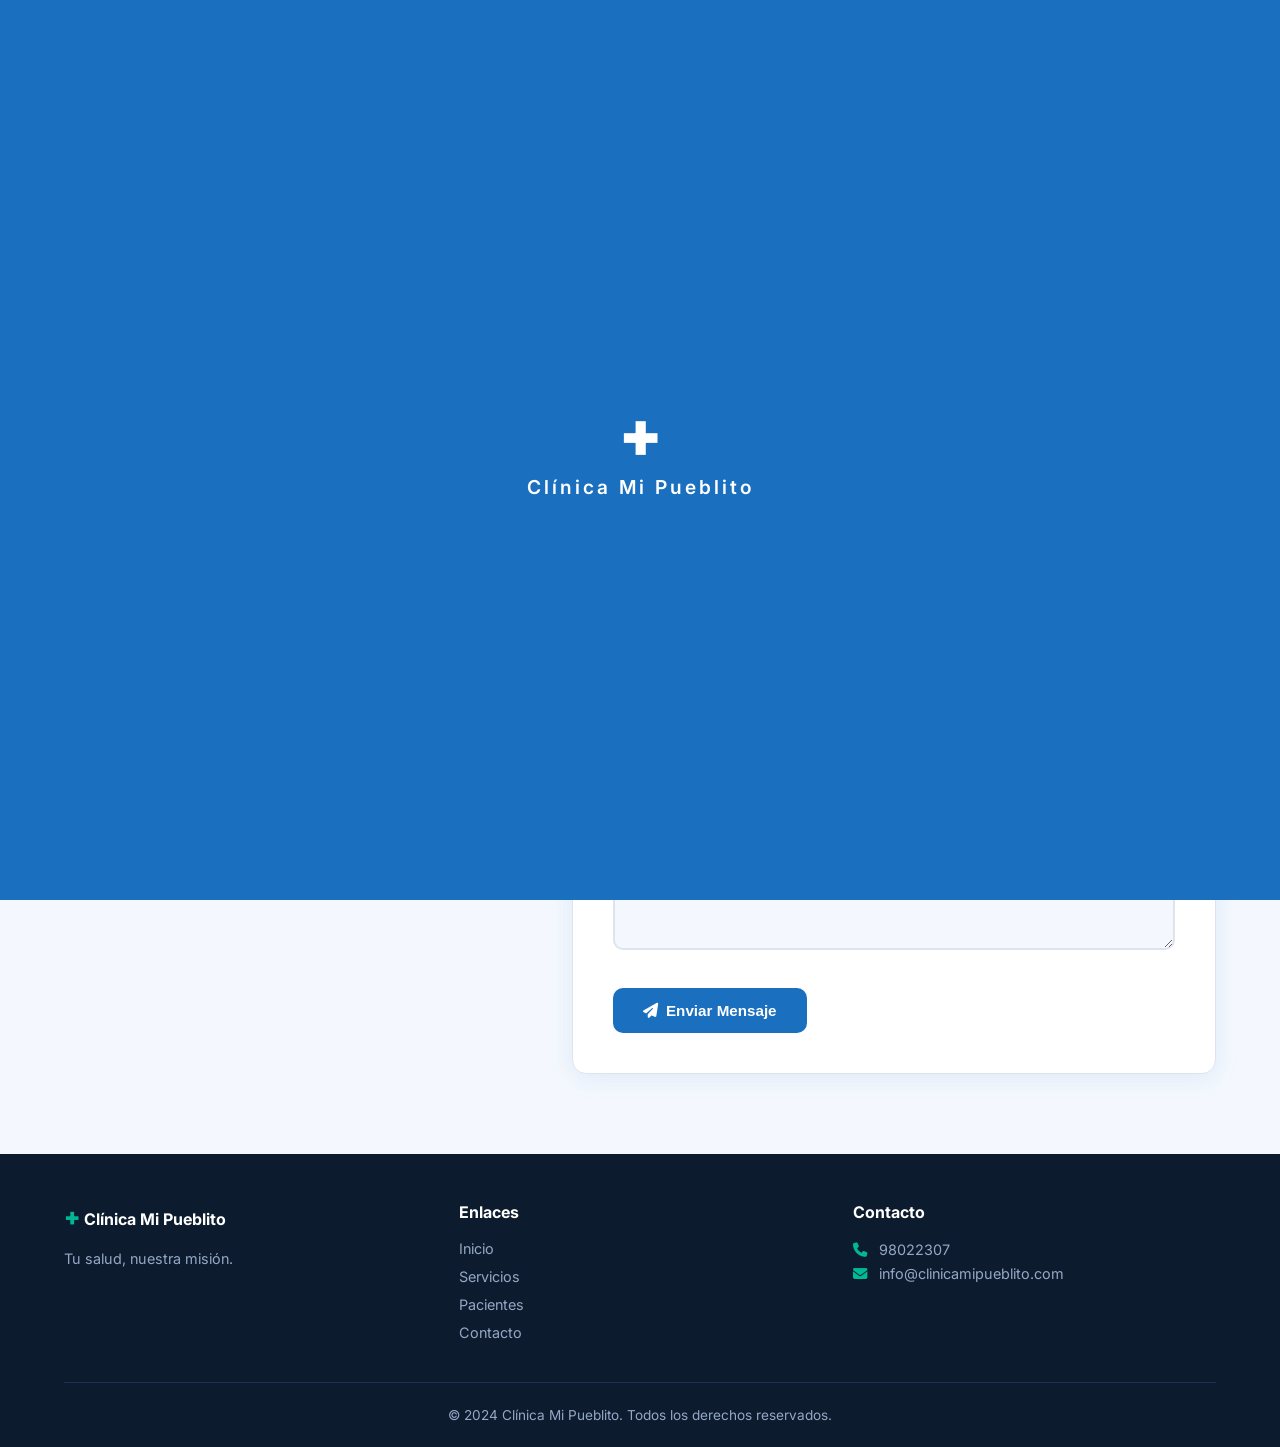
==== contactos.html @ 812c8ab5 "Clinica Mi Pueblito" ====
<!DOCTYPE html>
<html lang="es" data-theme="light">
<head>
  <meta charset="UTF-8"/>
  <meta name="viewport" content="width=device-width, initial-scale=1.0"/>
  <title>Contacto - Clínica Mi Pueblito</title>
  <link rel="stylesheet" href="styles.css"/>
  <link href="https://fonts.googleapis.com/css2?family=Inter:wght@300;400;500;600;700&family=Playfair+Display:wght@700&display=swap" rel="stylesheet"/>
  <link rel="stylesheet" href="https://cdnjs.cloudflare.com/ajax/libs/font-awesome/6.5.0/css/all.min.css"/>
</head>
<body>
  <div id="loader"><div class="loader-inner"><div class="loader-cross">+</div><p>Clínica Mi Pueblito</p></div></div>
  <button id="btnTop"><i class="fas fa-arrow-up"></i></button>

  <nav class="navbar">
    <div class="nav-brand"><span class="cross-icon">+</span> Clínica Mi Pueblito</div>
    <ul class="nav-links" id="navLinks">
      <li><a href="index.html">Inicio</a></li>
      <li><a href="servicios.html">Servicios</a></li>
      <li><a href="pasientes.html">Pacientes</a></li>
      <li><a href="contactos.html" class="active">Contacto</a></li>
    </ul>
    <div class="nav-actions">
      <button id="themeToggle"><i class="fas fa-moon"></i></button>
      <button class="hamburger" id="hamburger"><i class="fas fa-bars"></i></button>
    </div>
  </nav>

  <section class="page-hero animate-banner">
    <h1>Contáctanos</h1>
    <p>Estamos aquí para atenderte. Envíanos un mensaje.</p>
  </section>

  <section class="contact-section">
    <div class="contact-info slide-left">
      <h2>Información de Contacto</h2>
      <div class="info-item"><i class="fas fa-map-marker-alt"></i><div><strong>Dirección</strong><p>Av. Principal s/n, Aguanqueterique, La Paz</p></div></div>
      <div class="info-item"><i class="fas fa-phone"></i><div><strong>Teléfono</strong><p>98022307</p></div></div>
      <div class="info-item"><i class="fas fa-envelope"></i><div><strong>Correo</strong><p>info@clinicamipueblito.com</p></div></div>
      <div class="info-item"><i class="fas fa-clock"></i><div><strong>Horario</strong><p>Lun – Sáb: 7:00 am – 8:00 pm<br/>Dom y Emergencias: 24 horas</p></div></div>
      <div class="social-links">
        <a href="#"><i class="fab fa-facebook"></i></a>
        <a href="#"><i class="fab fa-instagram"></i></a>
        <a href="https://wa.me/50298022307" target="_blank" rel="noopener"><i class="fab fa-whatsapp"></i></a>
      </div>
    </div>

    <div class="form-container slide-left">
      <h2><i class="fas fa-paper-plane"></i> Enviar Mensaje</h2>
      <form id="formContacto" novalidate>
        <div class="form-group">
          <label>Nombre completo <span class="req">*</span></label>
          <input type="text" id="c-nombre" placeholder="Tu nombre"/>
          <span class="msg-error" id="err-c-nombre"></span>
        </div>
        <div class="form-group">
          <label>Correo electrónico <span class="req">*</span></label>
          <input type="email" id="c-correo" placeholder="tu@correo.com"/>
          <span class="msg-error" id="err-c-correo"></span>
        </div>
        <div class="form-group">
          <label>Asunto <span class="req">*</span></label>
          <input type="text" id="c-asunto" placeholder="¿En qué podemos ayudarte?"/>
          <span class="msg-error" id="err-c-asunto"></span>
        </div>
        <div class="form-group">
          <label>Mensaje <span class="req">*</span></label>
          <textarea id="c-mensaje" rows="4" placeholder="Escribe tu mensaje aquí..."></textarea>
          <span class="msg-error" id="err-c-mensaje"></span>
        </div>
        <button type="submit" class="btn-primary"><i class="fas fa-paper-plane"></i> Enviar Mensaje</button>
      </form>
    </div>
  </section>

  <div id="modal" class="modal-overlay">
    <div class="modal-box">
      <button class="modal-close" onclick="closeModal()"><i class="fas fa-times"></i></button>
      <div class="modal-icon"><i class="fas fa-info-circle"></i></div>
      <h3 id="modal-title"></h3>
      <p id="modal-body"></p>
      <button class="btn-primary" onclick="closeModal()">Entendido</button>
    </div>
  </div>

  <footer class="footer">
    <div class="footer-content">
      <div><h4><span class="cross-icon">+</span> Clínica Mi Pueblito</h4><p>Tu salud, nuestra misión.</p></div>
      <div><h4>Enlaces</h4><ul><li><a href="index.html">Inicio</a></li><li><a href="servicios.html">Servicios</a></li><li><a href="pasientes.html">Pacientes</a></li><li><a href="contactos.html">Contacto</a></li></ul></div>
      <div><h4>Contacto</h4><p><i class="fas fa-phone"></i> 98022307</p><p><i class="fas fa-envelope"></i> info@clinicamipueblito.com</p></div>
    </div>
    <div class="footer-bottom">© 2024 Clínica Mi Pueblito. Todos los derechos reservados.</div>
  </footer>
  <script src="script.js"></script>
</body>
</html>
---- styles.css ----
/* ===== VARIABLES ===== */
:root {
  --primary: #1a6fbf;
  --primary-dark: #1255a0;
  --primary-light: #e8f2fc;
  --accent: #00b894;
  --accent-dark: #00a381;
  --danger: #e74c3c;
  --success: #27ae60;
  --text: #1a2332;
  --text-muted: #6b7c93;
  --bg: #f4f8fe;
  --card-bg: #ffffff;
  --navbar-bg: #ffffff;
  --border: #dde4ef;
  --shadow: 0 4px 24px rgba(26,111,191,0.10);
  --shadow-lg: 0 8px 40px rgba(26,111,191,0.18);
  --radius: 14px;
  --font-body: 'Inter', sans-serif;
  --font-display: 'Playfair Display', serif;
}

[data-theme="dark"] {
  --text: #e8f0fe;
  --text-muted: #94a8c4;
  --bg: #0f1923;
  --card-bg: #182333;
  --navbar-bg: #111f2e;
  --border: #243447;
  --primary-light: #1a3556;
  --shadow: 0 4px 24px rgba(0,0,0,0.4);
}

* { margin: 0; padding: 0; box-sizing: border-box; }
html { scroll-behavior: smooth; }
body {
  font-family: var(--font-body);
  background: var(--bg);
  color: var(--text);
  transition: background 0.3s, color 0.3s;
}

/* ===== LOADER ===== */
#loader {
  position: fixed; inset: 0; z-index: 9999;
  background: var(--primary);
  display: flex; align-items: center; justify-content: center;
  transition: opacity 0.5s, visibility 0.5s;
}
#loader.hidden { opacity: 0; visibility: hidden; }
.loader-inner { text-align: center; color: white; }
.loader-cross { font-size: 4rem; font-weight: 900; line-height: 1; animation: pulse 1s ease-in-out infinite; }
.loader-inner p { font-size: 1.2rem; letter-spacing: 3px; margin-top: 10px; font-weight: 600; }
@keyframes pulse { 0%,100%{transform:scale(1)} 50%{transform:scale(1.2)} }

/* ===== NAVBAR ===== */
.navbar {
  position: sticky; top: 0; z-index: 100;
  background: var(--navbar-bg);
  border-bottom: 1px solid var(--border);
  padding: 0 2rem;
  display: flex; align-items: center; justify-content: space-between;
  height: 68px;
  box-shadow: 0 2px 12px rgba(26,111,191,0.08);
  transition: background 0.3s;
}
.nav-brand {
  font-family: var(--font-display);
  font-size: 1.4rem; color: var(--primary); font-weight: 700;
  display: flex; align-items: center; gap: 6px;
}
.cross-icon { color: var(--accent); font-weight: 900; font-size: 1.5rem; }
.nav-links { list-style: none; display: flex; gap: 0.5rem; }
.nav-links a {
  text-decoration: none; color: var(--text-muted);
  padding: 8px 16px; border-radius: 8px;
  font-weight: 500; font-size: 0.95rem;
  transition: all 0.3s ease; display: block;
}
.nav-links a:hover, .nav-links a.active {
  color: var(--primary); background: var(--primary-light); transform: scale(1.07);
}
.nav-actions { display: flex; gap: 10px; align-items: center; }
#themeToggle, .hamburger {
  background: var(--primary-light); border: none;
  color: var(--primary); width: 40px; height: 40px;
  border-radius: 50%; cursor: pointer; font-size: 1rem; transition: all 0.3s;
}
#themeToggle:hover, .hamburger:hover { background: var(--primary); color: white; }
.hamburger { display: none; }

/* ===== VOLVER ARRIBA ===== */
#btnTop {
  position: fixed; bottom: 30px; right: 30px; z-index: 500;
  background: var(--primary); color: white;
  border: none; width: 48px; height: 48px;
  border-radius: 50%; cursor: pointer; font-size: 1.1rem;
  box-shadow: var(--shadow-lg); opacity: 0; visibility: hidden; transition: all 0.3s;
}
#btnTop.visible { opacity: 1; visibility: visible; }
#btnTop:hover { background: var(--accent); transform: translateY(-3px); }

/* ===== HERO ===== */
.hero {
  min-height: calc(100vh - 68px);
  display: flex; align-items: center; justify-content: space-between;
  padding: 4rem 5%;
  background: linear-gradient(135deg, var(--primary-light) 0%, var(--bg) 60%);
  gap: 2rem;
}
.hero-content { max-width: 600px; }
.hero-eyebrow { font-size: 0.9rem; letter-spacing: 3px; text-transform: uppercase; color: var(--accent); font-weight: 600; }
.hero-content h1 {
  font-family: var(--font-display);
  font-size: clamp(2.5rem, 5vw, 4rem);
  color: var(--primary); line-height: 1.15; margin: 12px 0 20px;
}
.hero-content p { font-size: 1.1rem; color: var(--text-muted); line-height: 1.7; margin-bottom: 2rem; }
.hero-buttons { display: flex; gap: 1rem; flex-wrap: wrap; }
.hero-image {
  flex-shrink: 0;
  background: linear-gradient(135deg, var(--primary), var(--accent));
  border-radius: 50%; width: 280px; height: 280px;
  display: flex; align-items: center; justify-content: center;
  box-shadow: var(--shadow-lg);
}
.hero-card { text-align: center; color: white; }
.hero-card i { font-size: 5rem; display: block; margin-bottom: 12px; animation: heartbeat 1.5s ease-in-out infinite; }
.hero-card span { font-size: 1rem; font-weight: 600; letter-spacing: 1px; }
@keyframes heartbeat { 0%,100%{transform:scale(1)} 50%{transform:scale(1.1)} }

/* ===== ANIMACIONES ===== */
.animate-banner { animation: fadeSlideDown 0.9s ease both; }
.animate-banner-delay { animation: fadeSlideDown 0.9s ease 0.3s both; }
@keyframes fadeSlideDown {
  from { opacity:0; transform:translateY(-40px); }
  to   { opacity:1; transform:translateY(0); }
}
.slide-left { opacity: 0; transform: translateX(-60px); transition: opacity 0.7s ease, transform 0.7s ease; }
.slide-left.visible { opacity: 1; transform: translateX(0); }

/* ===== BOTONES ===== */
.btn-primary {
  background: var(--primary); color: white;
  border: 2px solid var(--primary);
  padding: 12px 28px; border-radius: 10px;
  font-weight: 600; font-size: 0.95rem;
  cursor: pointer; text-decoration: none;
  display: inline-flex; align-items: center; gap: 8px; transition: all 0.3s;
}
.btn-primary:hover { background: var(--primary-dark); transform: translateY(-2px); box-shadow: var(--shadow); }
.btn-outline {
  background: transparent; color: var(--primary);
  border: 2px solid var(--primary);
  padding: 12px 28px; border-radius: 10px;
  font-weight: 600; font-size: 0.95rem;
  cursor: pointer; text-decoration: none;
  display: inline-flex; align-items: center; gap: 8px; transition: all 0.3s;
}
.btn-outline:hover { background: var(--primary); color: white; transform: translateY(-2px); }
.btn-info {
  background: var(--primary-light); color: var(--primary);
  border: none; padding: 9px 18px; border-radius: 8px;
  font-weight: 600; cursor: pointer; font-size: 0.88rem;
  transition: all 0.3s; margin-top: 10px;
}
.btn-info:hover { background: var(--primary); color: white; }

/* ===== CONTADORES ===== */
.counters {
  display: grid; grid-template-columns: repeat(auto-fit, minmax(180px, 1fr));
  gap: 1.5rem; padding: 4rem 5%; background: var(--primary);
}
.counter-item {
  text-align: center; color: white; padding: 1.5rem;
  border-radius: var(--radius);
  background: rgba(255,255,255,0.12); backdrop-filter: blur(10px);
}
.counter-item i { font-size: 2rem; margin-bottom: 12px; display: block; opacity: 0.9; }
.counter-item .count { font-size: 2.5rem; font-weight: 700; font-family: var(--font-display); }
.counter-item p { font-size: 0.9rem; opacity: 0.85; margin-top: 4px; }

/* ===== MÉDICO DESTACADO ===== */
.doctor-section { padding: 4rem 5%; background: linear-gradient(180deg, rgba(255,255,255,0.95), rgba(245,247,250,0.95)); }
.doctor-card {
  display: grid; grid-template-columns: 320px 1fr; gap: 2rem; align-items: center;
  background: var(--card-bg); border-radius: var(--radius); padding: 2.5rem; box-shadow: var(--shadow);
}
.doctor-image { border-radius: 30px; overflow: hidden; box-shadow: var(--shadow-lg); }
.doctor-image img { width: 100%; height: 100%; object-fit: cover; display: block; }
.doctor-info .section-eyebrow {
  display: inline-block; text-transform: uppercase; letter-spacing: 2px;
  color: var(--accent); font-weight: 700; margin-bottom: 12px;
}
.doctor-info h2 { font-family: var(--font-display); font-size: 2.2rem; margin-bottom: 1rem; color: var(--primary); }
.doctor-info p { color: var(--text-muted); line-height: 1.8; margin-bottom: 1.5rem; }
.doctor-info ul { list-style: none; margin: 0 0 1.5rem; padding: 0; }
.doctor-info ul li { display: flex; align-items: center; gap: 10px; margin-bottom: 0.9rem; color: var(--text); }
.doctor-info ul li i { color: var(--primary); }

/* ===== CÓDIGO QR ===== */
.qr-section { padding: 4rem 5%; background: rgba(245, 247, 250, 0.9); }
.qr-content {
  max-width: 1100px; margin: 0 auto;
  display: grid; grid-template-columns: 1fr 300px; gap: 2rem; align-items: center;
}
.qr-content .section-eyebrow {
  display: inline-block; text-transform: uppercase; letter-spacing: 2px;
  color: var(--accent); font-weight: 700; margin-bottom: 12px;
}
.qr-content h2 {
  font-family: var(--font-display); font-size: clamp(1.8rem, 2.5vw, 2.3rem);
  color: var(--primary); margin-bottom: 1rem;
}
.qr-content p { color: var(--text-muted); line-height: 1.7; }
.qr-box { background: white; border-radius: var(--radius); padding: 1.5rem; box-shadow: var(--shadow); text-align: center; }
.qr-box img { width: 100%; max-width: 260px; height: auto; margin: 0 auto 1rem; display: block; }
.qr-box p { color: var(--text-muted); font-size: 0.95rem; }

/* ===== TARJETAS SERVICIOS (index) ===== */
.services-preview { padding: 5rem 5%; }
.section-title { font-family: var(--font-display); font-size: 2.2rem; color: var(--primary); text-align: center; margin-bottom: 8px; }
.section-sub { text-align: center; color: var(--text-muted); margin-bottom: 3rem; }
.cards-grid { display: grid; grid-template-columns: repeat(auto-fit, minmax(260px, 1fr)); gap: 1.5rem; }

.card {
  background: var(--card-bg); border-radius: var(--radius);
  padding: 2rem; border: 1px solid var(--border);
  box-shadow: var(--shadow);
  opacity: 0; transform: translateX(-60px);
  transition: opacity 0.6s ease, transform 0.6s ease, box-shadow 0.3s;
}
.card.visible { opacity: 1; transform: translateX(0); }
.card:hover { transform: translateY(-6px); box-shadow: var(--shadow-lg); }
.card i { font-size: 2.5rem; color: var(--primary); margin-bottom: 1rem; display: block; }
.card h3 { font-size: 1.1rem; font-weight: 700; margin-bottom: 8px; color: var(--text); }
.card p { font-size: 0.92rem; color: var(--text-muted); line-height: 1.6; }
.card:nth-child(1) { transition-delay: 0.1s; }
.card:nth-child(2) { transition-delay: 0.25s; }
.card:nth-child(3) { transition-delay: 0.4s; }
.card:nth-child(4) { transition-delay: 0.55s; }

/* ===== TARJETAS DESLIZANTES (servicios.html) ===== */
.card-flip {
  position: relative;
  height: 260px;
  border-radius: var(--radius);
  overflow: hidden;
  box-shadow: var(--shadow);
  cursor: pointer;
  opacity: 0;
  transform: translateX(-40px);
  transition: opacity 0.6s ease, transform 0.6s ease, box-shadow 0.3s ease;
}
.card-flip.visible { opacity: 1; transform: translateX(0); }
.card-flip.visible:hover { transform: translateY(-4px); box-shadow: var(--shadow-lg); }

.card-front, .card-back {
  position: absolute; inset: 0;
  border-radius: var(--radius); padding: 2rem;
  display: flex; flex-direction: column; justify-content: center;
  transition: transform 0.45s cubic-bezier(0.4, 0, 0.2, 1);
}
.card-front {
  background: var(--card-bg);
  border: 1px solid var(--border);
  z-index: 2;
}
.card-front i { font-size: 2.5rem; color: var(--primary); margin-bottom: 1rem; }
.card-front h3 { font-size: 1.15rem; font-weight: 700; color: var(--text); margin-bottom: 0.5rem; }
.card-front p { font-size: 0.9rem; color: var(--text-muted); line-height: 1.6; }

.card-back {
  background: linear-gradient(135deg, var(--primary), #1a8fbf);
  transform: translateX(-100%);
  z-index: 1; color: white;
}
.card-back h4 { font-family: var(--font-display); font-size: 1.1rem; margin-bottom: 1rem; color: white; }
.card-back ul { list-style: none; padding: 0; margin: 0 0 1rem; }
.card-back ul li {
  font-size: 0.85rem; padding: 5px 0;
  border-bottom: 1px solid rgba(255,255,255,0.2);
  display: flex; align-items: center; gap: 8px;
}
.card-back ul li i { color: #7fe8c0; font-size: 0.8rem; }
.card-back .badge-horario {
  display: inline-block; background: rgba(255,255,255,0.2);
  border-radius: 20px; padding: 4px 12px; font-size: 0.8rem;
}

.card-flip:hover .card-front { transform: translateX(100%); }
.card-flip:hover .card-back  { transform: translateX(0); }

.card-flip:nth-child(1) { transition-delay: 0.05s; }
.card-flip:nth-child(2) { transition-delay: 0.15s; }
.card-flip:nth-child(3) { transition-delay: 0.25s; }
.card-flip:nth-child(4) { transition-delay: 0.35s; }
.card-flip:nth-child(5) { transition-delay: 0.45s; }
.card-flip:nth-child(6) { transition-delay: 0.55s; }
.card-flip:nth-child(7) { transition-delay: 0.65s; }

/* ===== GALERÍA ===== */
.gallery-section { padding: 4rem 5%; background: var(--primary-light); }
.gallery { display: grid; grid-template-columns: repeat(auto-fit, minmax(220px,1fr)); gap: 1rem; margin-top: 2rem; }
.gallery-item { position: relative; border-radius: var(--radius); overflow: hidden; cursor: pointer; }
.gallery-item img { width: 100%; height: 200px; object-fit: cover; transition: transform 0.4s ease, box-shadow 0.4s; display: block; }
.gallery-item:hover img { transform: scale(1.08); box-shadow: 0 8px 30px rgba(26,111,191,0.3); }
.gallery-item .overlay {
  position: absolute; bottom: 0; left: 0; right: 0;
  background: linear-gradient(transparent, rgba(26,111,191,0.85));
  color: white; padding: 12px 16px; font-weight: 600;
  transform: translateY(100%); transition: transform 0.3s;
}
.gallery-item:hover .overlay { transform: translateY(0); }

/* ===== MODAL ===== */
.modal-overlay {
  position: fixed; inset: 0; z-index: 1000;
  background: rgba(10,20,40,0.6); backdrop-filter: blur(4px);
  display: flex; align-items: center; justify-content: center;
  opacity: 0; visibility: hidden; transition: all 0.3s;
}
.modal-overlay.open { opacity: 1; visibility: visible; }
.modal-box {
  background: var(--card-bg); border-radius: 20px;
  padding: 2.5rem; max-width: 480px; width: 90%;
  text-align: center; position: relative;
  box-shadow: 0 20px 60px rgba(0,0,0,0.3);
  transform: scale(0.8); transition: transform 0.3s;
}
.modal-overlay.open .modal-box { transform: scale(1); }
.modal-close {
  position: absolute; top: 16px; right: 16px;
  background: var(--primary-light); border: none;
  color: var(--primary); width: 34px; height: 34px;
  border-radius: 50%; cursor: pointer; font-size: 1rem; transition: all 0.3s;
}
.modal-close:hover { background: var(--danger); color: white; }
.modal-icon { font-size: 3rem; color: var(--primary); margin-bottom: 16px; }
.modal-box h3 { font-family: var(--font-display); font-size: 1.4rem; color: var(--primary); margin-bottom: 12px; }
.modal-box p { color: var(--text-muted); line-height: 1.7; margin-bottom: 1.5rem; }
.modal-large { max-width: 600px; }
.detalle-grid { display: grid; grid-template-columns: 1fr 1fr; gap: 12px; margin: 1rem 0; text-align: left; }
.detalle-item strong { display: block; font-size: 0.75rem; color: var(--text-muted); text-transform: uppercase; letter-spacing: 1px; }
.detalle-item span { font-size: 0.95rem; color: var(--text); }

/* ===== PAGE HERO ===== */
.page-hero { background: linear-gradient(135deg, var(--primary), var(--accent)); padding: 5rem 5%; text-align: center; color: white; }
.page-hero h1 { font-family: var(--font-display); font-size: 2.8rem; margin-bottom: 12px; }
.page-hero p { font-size: 1.1rem; opacity: 0.9; }

/* ===== SERVICIOS FULL ===== */
.services-full { padding: 5rem 5%; }

/* ===== PACIENTES SECCIÓN ===== */
.pacientes-section { padding: 4rem 5%; display: flex; flex-direction: column; gap: 3rem; }
.form-container { background: var(--card-bg); border-radius: var(--radius); padding: 2.5rem; border: 1px solid var(--border); box-shadow: var(--shadow); }
.form-container h2 { font-family: var(--font-display); color: var(--primary); font-size: 1.6rem; margin-bottom: 2rem; display: flex; align-items: center; gap: 10px; }
.form-row { display: grid; grid-template-columns: 1fr 1fr; gap: 1rem; }
.form-group { display: flex; flex-direction: column; gap: 6px; margin-bottom: 1rem; }
.form-group.full { grid-column: 1/-1; }
.form-group label { font-size: 0.88rem; font-weight: 600; color: var(--text-muted); }
.req { color: var(--danger); }
.form-group input, .form-group select, .form-group textarea {
  padding: 11px 14px; border-radius: 10px;
  border: 2px solid var(--border); background: var(--bg);
  color: var(--text); font-size: 0.95rem; font-family: var(--font-body);
  transition: border-color 0.3s, box-shadow 0.3s; outline: none;
}
.form-group input:focus, .form-group select:focus, .form-group textarea:focus {
  border-color: var(--primary); box-shadow: 0 0 0 3px rgba(26,111,191,0.15);
}
.form-group input.valid { border-color: var(--success); }
.form-group input.invalid { border-color: var(--danger); }
.msg-error { font-size: 0.78rem; color: var(--danger); min-height: 16px; }
.form-actions { display: flex; gap: 1rem; margin-top: 1rem; flex-wrap: wrap; }

/* ===== TABLA PACIENTES ===== */
.lista-container { background: var(--card-bg); border-radius: var(--radius); padding: 2rem; border: 1px solid var(--border); box-shadow: var(--shadow); }
.lista-header { display: flex; align-items: center; justify-content: space-between; flex-wrap: wrap; gap: 1rem; margin-bottom: 1rem; }
.lista-header h2 { font-family: var(--font-display); color: var(--primary); font-size: 1.5rem; display: flex; align-items: center; gap: 10px; }
.buscar-box { display: flex; align-items: center; gap: 10px; background: var(--bg); border: 2px solid var(--border); border-radius: 10px; padding: 8px 14px; }
.buscar-box i { color: var(--text-muted); }
.buscar-box input { border: none; background: transparent; color: var(--text); font-size: 0.9rem; outline: none; min-width: 200px; }
.btn-search, .btn-clear { border: none; border-radius: 7px; padding: 6px 10px; cursor: pointer; font-size: 0.8rem; transition: all 0.2s; }
.btn-search { background: var(--primary); color: white; }
.btn-search:hover { background: var(--primary-dark); }
.btn-clear { background: var(--bg); color: var(--text-muted); }
.btn-clear:hover { background: var(--border); color: var(--text); }
.contador-badge { display: inline-block; background: var(--primary-light); color: var(--primary); font-size: 0.85rem; font-weight: 600; padding: 5px 14px; border-radius: 20px; margin-bottom: 1rem; }
.tabla-scroll { overflow-x: auto; }
table { width: 100%; border-collapse: collapse; font-size: 0.88rem; }
thead th { background: var(--primary); color: white; padding: 12px 14px; text-align: left; font-weight: 600; font-size: 0.82rem; letter-spacing: 0.5px; }
thead th:first-child { border-radius: 10px 0 0 0; }
thead th:last-child { border-radius: 0 10px 0 0; }
tbody tr { border-bottom: 1px solid var(--border); transition: background 0.2s; }
tbody tr:hover { background: var(--primary-light); }
tbody tr.fila-resaltada { background: var(--primary-light); }
tbody td { padding: 11px 14px; color: var(--text); vertical-align: middle; }
.empty-row { text-align: center; color: var(--text-muted); padding: 3rem !important; font-size: 0.95rem; }
.btn-ver, .btn-del { border: none; border-radius: 7px; padding: 6px 12px; cursor: pointer; font-size: 0.8rem; font-weight: 600; transition: all 0.2s; }
.btn-ver { background: var(--primary-light); color: var(--primary); margin-right: 5px; }
.btn-ver:hover { background: var(--primary); color: white; }
.btn-del { background: #fdecea; color: var(--danger); }
.btn-del:hover { background: var(--danger); color: white; }
.badge { display: inline-block; padding: 3px 10px; border-radius: 20px; font-size: 0.78rem; font-weight: 600; background: var(--primary-light); color: var(--primary); }

/* ===== CONTACTO ===== */
.contact-section { padding: 5rem 5%; display: grid; grid-template-columns: 1fr 1.4fr; gap: 3rem; align-items: start; }
.contact-info h2 { font-family: var(--font-display); color: var(--primary); font-size: 1.8rem; margin-bottom: 2rem; }
.info-item { display: flex; gap: 16px; align-items: flex-start; margin-bottom: 1.5rem; }
.info-item i { font-size: 1.4rem; color: var(--primary); margin-top: 3px; flex-shrink: 0; }
.info-item strong { display: block; font-weight: 700; margin-bottom: 3px; }
.info-item p { color: var(--text-muted); line-height: 1.5; }
.social-links { display: flex; gap: 12px; margin-top: 2rem; }
.social-links a { width: 44px; height: 44px; border-radius: 50%; background: var(--primary-light); color: var(--primary); display: flex; align-items: center; justify-content: center; font-size: 1.2rem; text-decoration: none; transition: all 0.3s; }
.social-links a:hover { background: var(--primary); color: white; transform: translateY(-3px); }

/* ===== FOOTER ===== */
.footer { background: #0d1b2e; color: #94a8c4; padding: 3rem 5% 1.5rem; }
.footer-content { display: grid; grid-template-columns: repeat(auto-fit, minmax(180px,1fr)); gap: 2rem; margin-bottom: 2rem; }
.footer h4 { color: white; font-size: 1rem; margin-bottom: 1rem; }
.footer ul { list-style: none; }
.footer ul li { margin-bottom: 8px; }
.footer ul a { color: #94a8c4; text-decoration: none; font-size: 0.9rem; transition: color 0.3s; }
.footer ul a:hover { color: var(--accent); }
.footer p { font-size: 0.9rem; line-height: 1.7; }
.footer p i { margin-right: 8px; color: var(--accent); }
.footer-bottom { border-top: 1px solid #1d3050; padding-top: 1.5rem; text-align: center; font-size: 0.85rem; }

/* ===== RESPONSIVE ===== */

/* Pantallas muy pequenas (< 480px) */
@media (max-width: 479px) {
  html { font-size: 14px; }
  .navbar { padding: 0 1rem; height: 60px; }
  .nav-brand { font-size: 1.1rem; }
  .hero { padding: 2rem 1.2rem; min-height: auto; }
  .hero-content h1 { font-size: 2rem; }
  .hero-content p { font-size: 0.95rem; }
  .hero-image { width: 160px; height: 160px; }
  .hero-card i { font-size: 3.5rem; }
  .hero-buttons { flex-direction: column; align-items: center; }
  .hero-buttons .btn-primary,
  .hero-buttons .btn-outline { width: 100%; justify-content: center; }
  .page-hero { padding: 3rem 1.2rem; }
  .page-hero h1 { font-size: 1.8rem; }
  .page-hero p { font-size: 0.95rem; }
  .section-title { font-size: 1.5rem; }
  .services-preview,
  .services-full,
  .pacientes-section,
  .contact-section,
  .doctor-section,
  .qr-section,
  .gallery-section,
  .counters { padding-left: 1.2rem; padding-right: 1.2rem; }
  .counters { grid-template-columns: 1fr 1fr; gap: 0.8rem; padding-top: 2.5rem; padding-bottom: 2.5rem; }
  .counter-item { padding: 1rem; }
  .counter-item i { font-size: 1.5rem; }
  .counter-item .count { font-size: 1.8rem; }
  .counter-item p { font-size: 0.75rem; }
  .cards-grid { grid-template-columns: 1fr; }
  .card { padding: 1.5rem; }
  .qr-content { grid-template-columns: 1fr; }
  .qr-box { max-width: 260px; margin: 0 auto; }
  .doctor-card { grid-template-columns: 1fr; padding: 1.5rem; }
  .doctor-image { border-radius: 20px; }
  .doctor-info h2 { font-size: 1.5rem; }
  .form-container { padding: 1.5rem; }
  .form-row { grid-template-columns: 1fr; }
  .lista-container { padding: 1.2rem; }
  .lista-header h2 { font-size: 1.2rem; }
  .buscar-box { flex-wrap: wrap; width: 100%; }
  .buscar-box input { min-width: 100%; }
  .buscar-box .btn-search,
  .buscar-box .btn-clear { flex: 1; }
  .tabla-scroll table { font-size: 0.78rem; }
  thead th,
  tbody td { padding: 8px 10px; }
  .btn-ver, .btn-del { padding: 4px 8px; font-size: 0.72rem; }
  .contact-section { grid-template-columns: 1fr; gap: 2rem; }
  .contact-info h2 { font-size: 1.4rem; }
  .info-item { gap: 12px; }
  .modal-box { padding: 1.8rem; margin: 1rem; }
  .modal-box h3 { font-size: 1.1rem; }
  .detalle-grid { grid-template-columns: 1fr; }
  .gallery-item img { height: 160px; }
  .card-flip { height: auto; min-height: 240px; }
  .card-front,
  .card-back { padding: 1.2rem; position: relative; }
  .card-flip:hover .card-front,
  .card-flip:hover .card-back { transform: none; }
  .card-back { transform: none; position: relative; border-radius: 0 0 var(--radius) var(--radius); }
  .card-front { border-radius: var(--radius) var(--radius) 0 0; }
  .footer { padding: 2rem 1.2rem 1rem; }
  .footer-content { grid-template-columns: 1fr; text-align: center; }
  #btnTop { bottom: 16px; right: 16px; width: 40px; height: 40px; font-size: 0.9rem; }
  .nav-links { display: none; position: absolute; top: 60px; left: 0; right: 0; background: var(--navbar-bg); border-bottom: 1px solid var(--border); flex-direction: column; padding: 0.6rem; gap: 0; z-index: 99; box-shadow: var(--shadow-lg); }
  .nav-links.open { display: flex; }
  .nav-links a { padding: 12px 16px; border-radius: 8px; }
  .hamburger { display: flex; align-items: center; justify-content: center; }
  .form-actions { flex-direction: column; }
  .form-actions .btn-primary,
  .form-actions .btn-outline { width: 100%; justify-content: center; }
}

/* Telefonos medianos y tablets pequenas (480px - 767px) */
@media (min-width: 480px) and (max-width: 767px) {
  html { font-size: 15px; }
  .navbar { padding: 0 1.5rem; }
  .hero { flex-direction: column; text-align: center; padding: 3rem 5%; }
  .hero-image { width: 200px; height: 200px; }
  .hero-buttons { justify-content: center; }
  .page-hero { padding: 4rem 5%; }
  .page-hero h1 { font-size: 2.2rem; }
  .cards-grid { grid-template-columns: repeat(2, 1fr); }
  .qr-content { grid-template-columns: 1fr; text-align: center; }
  .qr-box { max-width: 240px; margin: 0 auto; }
  .doctor-card { grid-template-columns: 1fr; }
  .form-row { grid-template-columns: 1fr; }
  .contact-section { grid-template-columns: 1fr; }
  .detalle-grid { grid-template-columns: 1fr; }
  .counters { grid-template-columns: repeat(2, 1fr); }
  .nav-links { display: none; position: absolute; top: 68px; left: 0; right: 0; background: var(--navbar-bg); border-bottom: 1px solid var(--border); flex-direction: column; padding: 1rem; gap: 0; z-index: 99; box-shadow: var(--shadow-lg); }
  .nav-links.open { display: flex; }
  .nav-links a { padding: 12px 16px; }
  .hamburger { display: flex; align-items: center; justify-content: center; }
  .lista-header { flex-direction: column; align-items: flex-start; }
  .buscar-box input { min-width: 180px; }
  .card-flip { height: auto; min-height: 260px; }
  .card-front, .card-back { position: relative; }
  .card-flip:hover .card-front { transform: none; }
  .card-flip:hover .card-back { transform: none; }
  .card-back { transform: none; border-radius: 0 0 var(--radius) var(--radius); }
  .card-front { border-radius: var(--radius) var(--radius) 0 0; }
  .footer-content { grid-template-columns: 1fr 1fr; }
}

/* Tablets (768px - 1023px) */
@media (min-width: 768px) and (max-width: 1023px) {
  html { font-size: 15.5px; }
  .hero { padding: 3rem 5%; gap: 1.5rem; }
  .hero-image { width: 220px; height: 220px; }
  .hero-card i { font-size: 4rem; }
  .cards-grid { grid-template-columns: repeat(2, 1fr); }
  .doctor-card { grid-template-columns: 250px 1fr; padding: 1.8rem; }
  .doctor-info h2 { font-size: 1.6rem; }
  .qr-content { gap: 1.5rem; }
  .contact-section { gap: 2rem; }
  .form-row { grid-template-columns: 1fr; }
  .buscar-box input { min-width: 160px; }
}

/* Pantallas grandes (> 1400px) */
@media (min-width: 1400px) {
  html { font-size: 17px; }
  .hero,
  .services-preview,
  .services-full,
  .pacientes-section,
  .contact-section,
  .doctor-section,
  .qr-section,
  .gallery-section { padding-left: 10%; padding-right: 10%; }
  .counters { padding-left: 10%; padding-right: 10%; }
  .footer { padding-left: 10%; padding-right: 10%; }
  .hero-content { max-width: 700px; }
  .cards-grid { grid-template-columns: repeat(4, 1fr); }
}

/* MODO LANDSCAPE EN TELEFONOS */
@media (max-height: 500px) and (orientation: landscape) {
  .hero { min-height: auto; padding: 2rem 5%; }
  .hero-image { width: 140px; height: 140px; }
  .hero-card i { font-size: 3rem; }
  .page-hero { padding: 2.5rem 5%; }
  .navbar { height: 54px; }
  .nav-links { top: 54px; }
}

@media (prefers-reduced-motion: reduce) {
  *, *::before, *::after { animation-duration: 0.01ms !important; transition-duration: 0.01ms !important; }
}
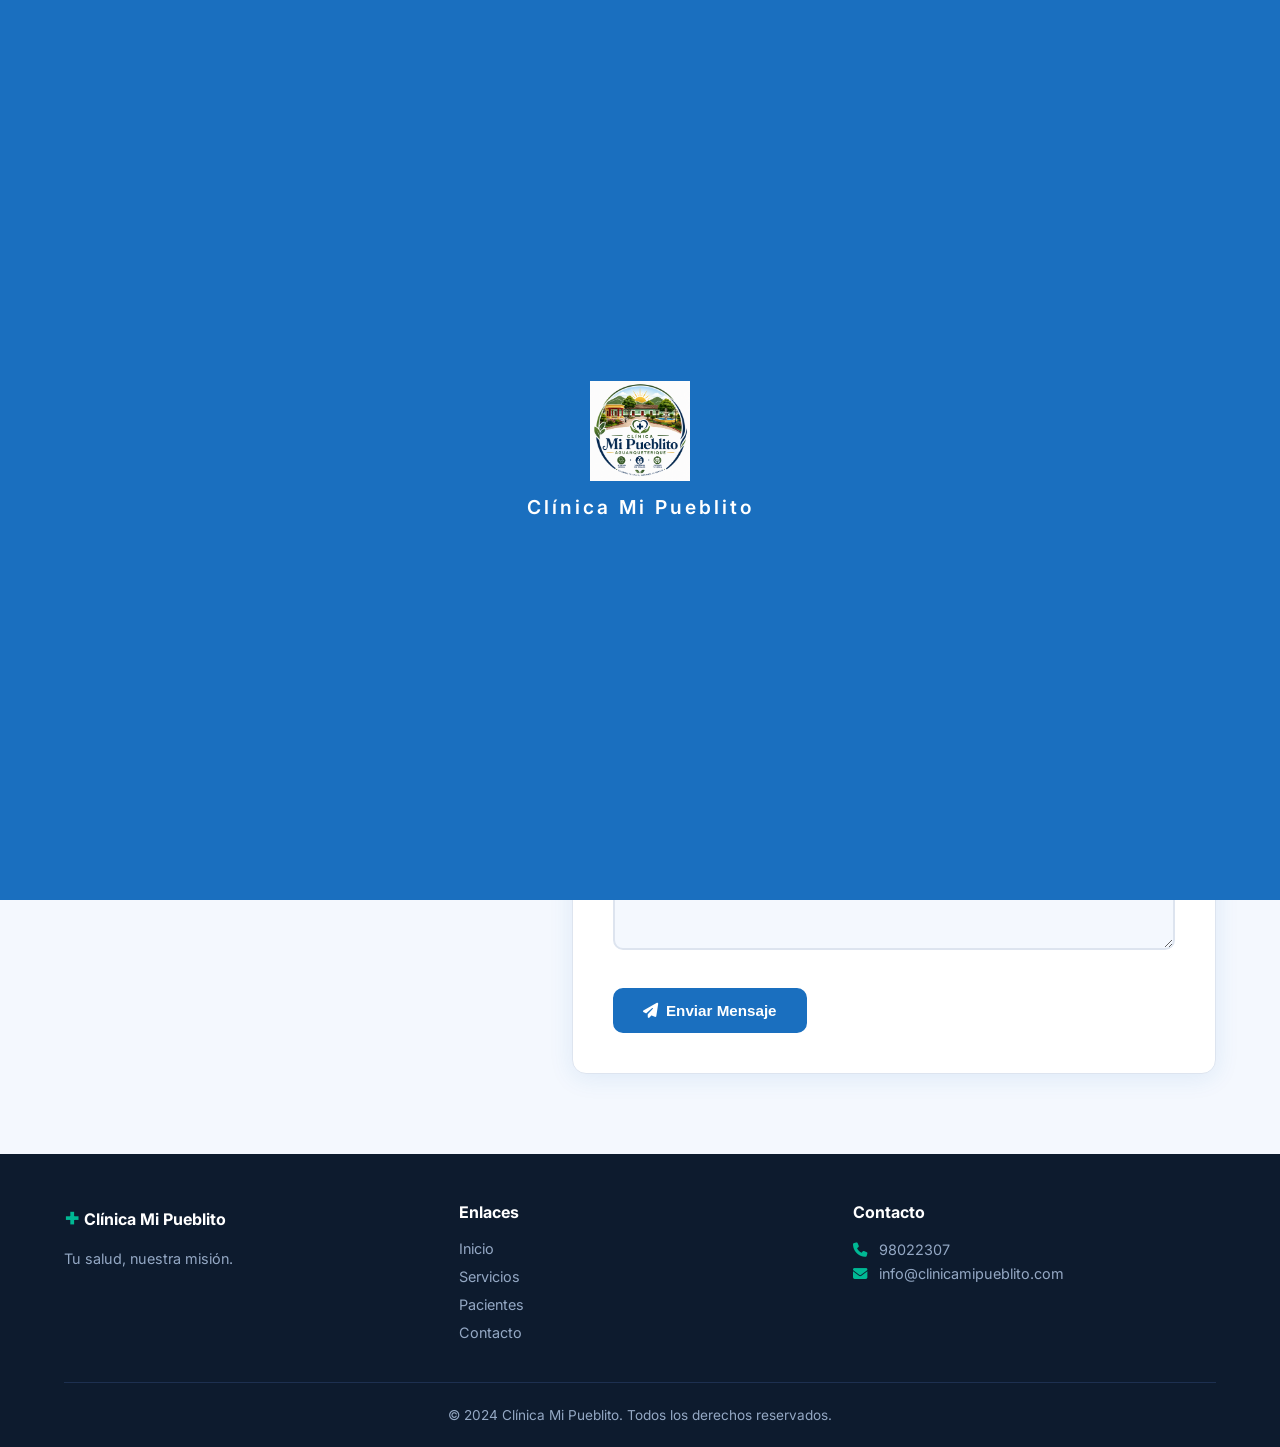
==== commit e0f8c122: "Imagenes sin espacios, loader con logo, servicios con panel deslizable" ====
--- a/contactos.html
+++ b/contactos.html
@@ -9,7 +9,7 @@
   <link rel="stylesheet" href="https://cdnjs.cloudflare.com/ajax/libs/font-awesome/6.5.0/css/all.min.css"/>
 </head>
 <body>
-  <div id="loader"><div class="loader-inner"><div class="loader-cross">+</div><p>Clínica Mi Pueblito</p></div></div>
+  <div id="loader"><div class="loader-inner"><img src="IMAGENES/LOGO.png" alt="Clínica Mi Pueblito" class="loader-logo" /><p>Clínica Mi Pueblito</p></div></div>
   <button id="btnTop"><i class="fas fa-arrow-up"></i></button>
 
   <nav class="navbar">
--- a/styles.css
+++ b/styles.css
@@ -49,7 +49,7 @@
 }
 #loader.hidden { opacity: 0; visibility: hidden; }
 .loader-inner { text-align: center; color: white; }
-.loader-cross { font-size: 4rem; font-weight: 900; line-height: 1; animation: pulse 1s ease-in-out infinite; }
+.loader-logo { width: 100px; height: auto; animation: pulse 1s ease-in-out infinite; }
 .loader-inner p { font-size: 1.2rem; letter-spacing: 3px; margin-top: 10px; font-weight: 600; }
 @keyframes pulse { 0%,100%{transform:scale(1)} 50%{transform:scale(1.2)} }
 
@@ -126,6 +126,7 @@
 }
 .hero-card { text-align: center; color: white; }
 .hero-card i { font-size: 5rem; display: block; margin-bottom: 12px; animation: heartbeat 1.5s ease-in-out infinite; }
+.hero-logo { width: 120px; height: auto; display: block; margin: 0 auto 12px; object-fit: contain; }
 .hero-card span { font-size: 1rem; font-weight: 600; letter-spacing: 1px; }
 @keyframes heartbeat { 0%,100%{transform:scale(1)} 50%{transform:scale(1.1)} }
 
@@ -240,8 +241,8 @@
 .card:nth-child(3) { transition-delay: 0.4s; }
 .card:nth-child(4) { transition-delay: 0.55s; }
 
-/* ===== TARJETAS DESLIZANTES (servicios.html) ===== */
-.card-flip {
+/* ===== TARJETAS CON PANEL DESLIZABLE (servicios.html) ===== */
+.card-slide {
   position: relative;
   height: 260px;
   border-radius: var(--radius);
@@ -252,52 +253,65 @@
   transform: translateX(-40px);
   transition: opacity 0.6s ease, transform 0.6s ease, box-shadow 0.3s ease;
 }
-.card-flip.visible { opacity: 1; transform: translateX(0); }
-.card-flip.visible:hover { transform: translateY(-4px); box-shadow: var(--shadow-lg); }
-
-.card-front, .card-back {
+.card-slide.visible { opacity: 1; transform: translateX(0); }
+.card-slide.visible:hover { box-shadow: var(--shadow-lg); }
+
+.card-slide-front {
   position: absolute; inset: 0;
-  border-radius: var(--radius); padding: 2rem;
-  display: flex; flex-direction: column; justify-content: center;
-  transition: transform 0.45s cubic-bezier(0.4, 0, 0.2, 1);
-}
-.card-front {
   background: var(--card-bg);
   border: 1px solid var(--border);
+  border-radius: var(--radius);
+  padding: 2rem;
+  display: flex; flex-direction: column; justify-content: center;
   z-index: 2;
 }
-.card-front i { font-size: 2.5rem; color: var(--primary); margin-bottom: 1rem; }
-.card-front h3 { font-size: 1.15rem; font-weight: 700; color: var(--text); margin-bottom: 0.5rem; }
-.card-front p { font-size: 0.9rem; color: var(--text-muted); line-height: 1.6; }
-
-.card-back {
+.card-slide-front i { font-size: 2.5rem; color: var(--primary); margin-bottom: 1rem; display: block; }
+.card-slide-front h3 { font-size: 1.15rem; font-weight: 700; color: var(--text); margin-bottom: 0.5rem; }
+.card-slide-front p { font-size: 0.9rem; color: var(--text-muted); line-height: 1.6; }
+
+.card-slide-panel {
+  position: absolute; inset: 0;
   background: linear-gradient(135deg, var(--primary), #1a8fbf);
+  border-radius: var(--radius);
+  padding: 1.5rem;
+  display: flex; flex-direction: column; justify-content: center;
+  z-index: 3;
+  color: white;
   transform: translateX(-100%);
-  z-index: 1; color: white;
-}
-.card-back h4 { font-family: var(--font-display); font-size: 1.1rem; margin-bottom: 1rem; color: white; }
-.card-back ul { list-style: none; padding: 0; margin: 0 0 1rem; }
-.card-back ul li {
-  font-size: 0.85rem; padding: 5px 0;
+  transition: transform 0.4s cubic-bezier(0.4, 0, 0.2, 1);
+}
+.card-slide:hover .card-slide-panel {
+  transform: translateX(0);
+}
+.card-slide-panel h4 { font-family: var(--font-display); font-size: 1.1rem; margin-bottom: 0.8rem; color: white; }
+.card-slide-panel h4 i { margin-right: 6px; }
+.card-slide-panel ul { list-style: none; padding: 0; margin: 0 0 0.8rem; flex: 1; }
+.card-slide-panel ul li {
+  font-size: 0.82rem; padding: 4px 0;
   border-bottom: 1px solid rgba(255,255,255,0.2);
   display: flex; align-items: center; gap: 8px;
 }
-.card-back ul li i { color: #7fe8c0; font-size: 0.8rem; }
-.card-back .badge-horario {
-  display: inline-block; background: rgba(255,255,255,0.2);
-  border-radius: 20px; padding: 4px 12px; font-size: 0.8rem;
-}
-
-.card-flip:hover .card-front { transform: translateX(100%); }
-.card-flip:hover .card-back  { transform: translateX(0); }
-
-.card-flip:nth-child(1) { transition-delay: 0.05s; }
-.card-flip:nth-child(2) { transition-delay: 0.15s; }
-.card-flip:nth-child(3) { transition-delay: 0.25s; }
-.card-flip:nth-child(4) { transition-delay: 0.35s; }
-.card-flip:nth-child(5) { transition-delay: 0.45s; }
-.card-flip:nth-child(6) { transition-delay: 0.55s; }
-.card-flip:nth-child(7) { transition-delay: 0.65s; }
+.card-slide-panel ul li i { color: #7fe8c0; font-size: 0.78rem; }
+.card-slide-panel .panel-info {
+  font-size: 0.8rem; margin-bottom: 0.5rem;
+  display: flex; align-items: center; gap: 6px;
+}
+.card-slide-panel .btn-agendar {
+  background: white; color: var(--primary);
+  border: none; border-radius: 8px; padding: 10px 16px;
+  font-weight: 700; font-size: 0.85rem; cursor: pointer;
+  text-align: center; text-decoration: none; display: block;
+  transition: transform 0.2s;
+}
+.card-slide-panel .btn-agendar:hover { transform: scale(1.03); }
+
+.card-slide:nth-child(1) { transition-delay: 0.05s; }
+.card-slide:nth-child(2) { transition-delay: 0.15s; }
+.card-slide:nth-child(3) { transition-delay: 0.25s; }
+.card-slide:nth-child(4) { transition-delay: 0.35s; }
+.card-slide:nth-child(5) { transition-delay: 0.45s; }
+.card-slide:nth-child(6) { transition-delay: 0.55s; }
+.card-slide:nth-child(7) { transition-delay: 0.65s; }
 
 /* ===== GALERÍA ===== */
 .gallery-section { padding: 4rem 5%; background: var(--primary-light); }
@@ -440,6 +454,7 @@
   .hero-content p { font-size: 0.95rem; }
   .hero-image { width: 160px; height: 160px; }
   .hero-card i { font-size: 3.5rem; }
+  .hero-logo { width: 80px; }
   .hero-buttons { flex-direction: column; align-items: center; }
   .hero-buttons .btn-primary,
   .hero-buttons .btn-outline { width: 100%; justify-content: center; }
@@ -486,13 +501,10 @@
   .modal-box h3 { font-size: 1.1rem; }
   .detalle-grid { grid-template-columns: 1fr; }
   .gallery-item img { height: 160px; }
-  .card-flip { height: auto; min-height: 240px; }
-  .card-front,
-  .card-back { padding: 1.2rem; position: relative; }
-  .card-flip:hover .card-front,
-  .card-flip:hover .card-back { transform: none; }
-  .card-back { transform: none; position: relative; border-radius: 0 0 var(--radius) var(--radius); }
-  .card-front { border-radius: var(--radius) var(--radius) 0 0; }
+  .card-slide { height: auto; min-height: 240px; }
+  .card-slide-panel { position: relative; transform: none; border-radius: 0 0 var(--radius) var(--radius); padding: 1.2rem; }
+  .card-slide-front { position: relative; border-radius: var(--radius) var(--radius) 0 0; padding: 1.2rem; }
+  .card-slide:hover .card-slide-panel { transform: none; }
   .footer { padding: 2rem 1.2rem 1rem; }
   .footer-content { grid-template-columns: 1fr; text-align: center; }
   #btnTop { bottom: 16px; right: 16px; width: 40px; height: 40px; font-size: 0.9rem; }
@@ -511,6 +523,7 @@
   .navbar { padding: 0 1.5rem; }
   .hero { flex-direction: column; text-align: center; padding: 3rem 5%; }
   .hero-image { width: 200px; height: 200px; }
+  .hero-logo { width: 100px; }
   .hero-buttons { justify-content: center; }
   .page-hero { padding: 4rem 5%; }
   .page-hero h1 { font-size: 2.2rem; }
@@ -528,12 +541,10 @@
   .hamburger { display: flex; align-items: center; justify-content: center; }
   .lista-header { flex-direction: column; align-items: flex-start; }
   .buscar-box input { min-width: 180px; }
-  .card-flip { height: auto; min-height: 260px; }
-  .card-front, .card-back { position: relative; }
-  .card-flip:hover .card-front { transform: none; }
-  .card-flip:hover .card-back { transform: none; }
-  .card-back { transform: none; border-radius: 0 0 var(--radius) var(--radius); }
-  .card-front { border-radius: var(--radius) var(--radius) 0 0; }
+  .card-slide { height: auto; min-height: 260px; }
+  .card-slide-front { position: relative; border-radius: var(--radius) var(--radius) 0 0; }
+  .card-slide-panel { position: relative; transform: none; border-radius: 0 0 var(--radius) var(--radius); }
+  .card-slide:hover .card-slide-panel { transform: none; }
   .footer-content { grid-template-columns: 1fr 1fr; }
 }
 
@@ -543,6 +554,7 @@
   .hero { padding: 3rem 5%; gap: 1.5rem; }
   .hero-image { width: 220px; height: 220px; }
   .hero-card i { font-size: 4rem; }
+  .hero-logo { width: 100px; }
   .cards-grid { grid-template-columns: repeat(2, 1fr); }
   .doctor-card { grid-template-columns: 250px 1fr; padding: 1.8rem; }
   .doctor-info h2 { font-size: 1.6rem; }
@@ -574,6 +586,7 @@
   .hero { min-height: auto; padding: 2rem 5%; }
   .hero-image { width: 140px; height: 140px; }
   .hero-card i { font-size: 3rem; }
+  .hero-logo { width: 70px; }
   .page-hero { padding: 2.5rem 5%; }
   .navbar { height: 54px; }
   .nav-links { top: 54px; }
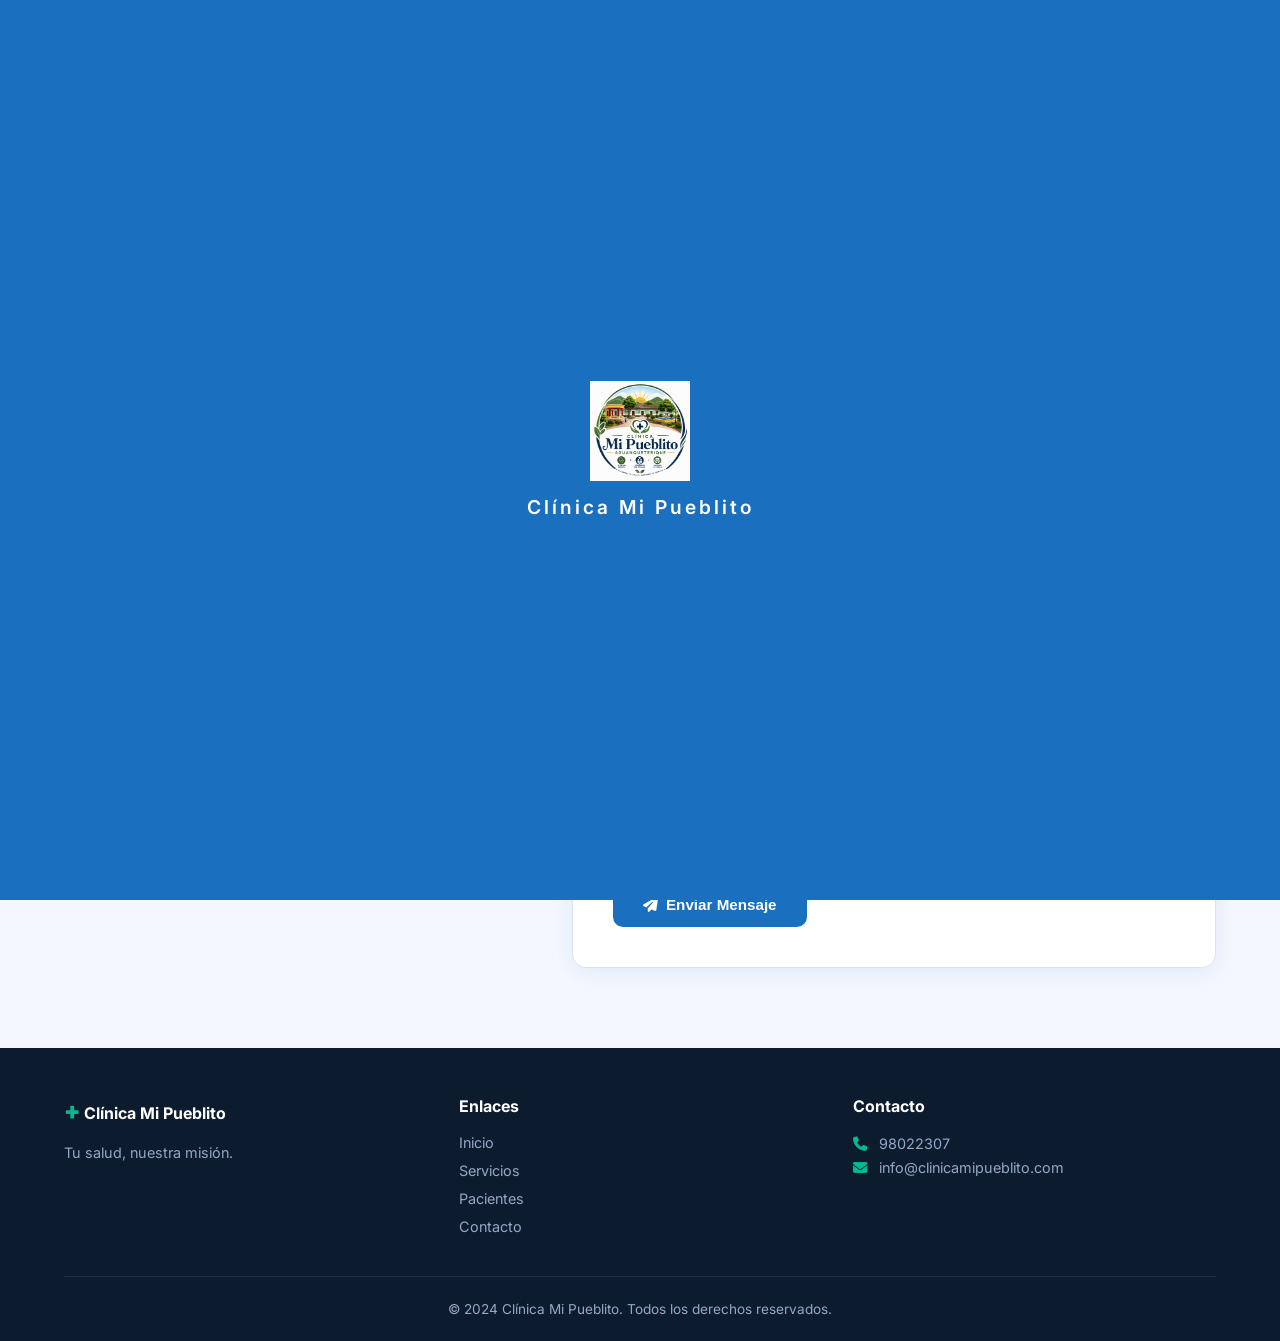
==== commit 1a8ffd00: "Fix: contacto sin correo, sin limites, solo WhatsApp" ====
--- a/contactos.html
+++ b/contactos.html
@@ -54,11 +54,6 @@
           <span class="msg-error" id="err-c-nombre"></span>
         </div>
         <div class="form-group">
-          <label>Correo electrónico <span class="req">*</span></label>
-          <input type="email" id="c-correo" placeholder="tu@correo.com"/>
-          <span class="msg-error" id="err-c-correo"></span>
-        </div>
-        <div class="form-group">
           <label>Asunto <span class="req">*</span></label>
           <input type="text" id="c-asunto" placeholder="¿En qué podemos ayudarte?"/>
           <span class="msg-error" id="err-c-asunto"></span>
--- a/styles.css
+++ b/styles.css
@@ -419,6 +419,26 @@
 .btn-del:hover { background: var(--danger); color: white; }
 .badge { display: inline-block; padding: 3px 10px; border-radius: 20px; font-size: 0.78rem; font-weight: 600; background: var(--primary-light); color: var(--primary); }
 
+.btn-excel {
+  background: #1d6f42; color: white; border: none;
+  border-radius: 10px; padding: 9px 18px; cursor: pointer;
+  font-weight: 600; font-size: 0.85rem; transition: all 0.3s;
+  display: inline-flex; align-items: center; gap: 7px; white-space: nowrap;
+}
+.btn-excel:hover { background: #155a34; transform: translateY(-2px); box-shadow: var(--shadow); }
+.lista-actions { display: flex; align-items: center; gap: 10px; flex-wrap: wrap; }
+
+/* ===== ADMIN: SOLO COMPUTADORA ===== */
+.admin-table { display: block; }
+.admin-msg { display: none; text-align: center; padding: 3rem 1rem; background: var(--card-bg); border-radius: var(--radius); border: 1px solid var(--border); box-shadow: var(--shadow); }
+.admin-msg i { font-size: 3rem; color: var(--text-muted); margin-bottom: 1rem; display: block; }
+.admin-msg h3 { font-family: var(--font-display); color: var(--primary); margin-bottom: 0.5rem; }
+.admin-msg p { color: var(--text-muted); }
+@media (max-width: 1023px) {
+  .admin-table { display: none; }
+  .admin-msg { display: block; }
+}
+
 /* ===== CONTACTO ===== */
 .contact-section { padding: 5rem 5%; display: grid; grid-template-columns: 1fr 1.4fr; gap: 3rem; align-items: start; }
 .contact-info h2 { font-family: var(--font-display); color: var(--primary); font-size: 1.8rem; margin-bottom: 2rem; }
@@ -446,22 +466,22 @@
 
 /* Pantallas muy pequenas (< 480px) */
 @media (max-width: 479px) {
-  html { font-size: 14px; }
+  html { font-size: 16px; }
   .navbar { padding: 0 1rem; height: 60px; }
   .nav-brand { font-size: 1.1rem; }
-  .hero { padding: 2rem 1.2rem; min-height: auto; }
-  .hero-content h1 { font-size: 2rem; }
-  .hero-content p { font-size: 0.95rem; }
-  .hero-image { width: 160px; height: 160px; }
+  .hero { padding: 2rem 1.2rem; min-height: auto; flex-direction: column; text-align: center; }
+  .hero-content h1 { font-size: 2.2rem; }
+  .hero-content p { font-size: 1.05rem; }
+  .hero-image { width: 140px; height: 140px; margin-top: 1.5rem; }
   .hero-card i { font-size: 3.5rem; }
-  .hero-logo { width: 80px; }
+  .hero-logo { width: 70px; }
   .hero-buttons { flex-direction: column; align-items: center; }
   .hero-buttons .btn-primary,
   .hero-buttons .btn-outline { width: 100%; justify-content: center; }
   .page-hero { padding: 3rem 1.2rem; }
-  .page-hero h1 { font-size: 1.8rem; }
-  .page-hero p { font-size: 0.95rem; }
-  .section-title { font-size: 1.5rem; }
+  .page-hero h1 { font-size: 2.2rem; }
+  .page-hero p { font-size: 1.05rem; }
+  .section-title { font-size: 1.7rem; }
   .services-preview,
   .services-full,
   .pacientes-section,
@@ -519,14 +539,16 @@
 
 /* Telefonos medianos y tablets pequenas (480px - 767px) */
 @media (min-width: 480px) and (max-width: 767px) {
-  html { font-size: 15px; }
+  html { font-size: 16px; }
   .navbar { padding: 0 1.5rem; }
   .hero { flex-direction: column; text-align: center; padding: 3rem 5%; }
-  .hero-image { width: 200px; height: 200px; }
-  .hero-logo { width: 100px; }
+  .hero-image { width: 180px; height: 180px; margin-top: 1.5rem; }
+  .hero-content p { font-size: 1.05rem; }
+  .hero-logo { width: 90px; }
   .hero-buttons { justify-content: center; }
   .page-hero { padding: 4rem 5%; }
   .page-hero h1 { font-size: 2.2rem; }
+  .page-hero p { font-size: 1.05rem; }
   .cards-grid { grid-template-columns: repeat(2, 1fr); }
   .qr-content { grid-template-columns: 1fr; text-align: center; }
   .qr-box { max-width: 240px; margin: 0 auto; }
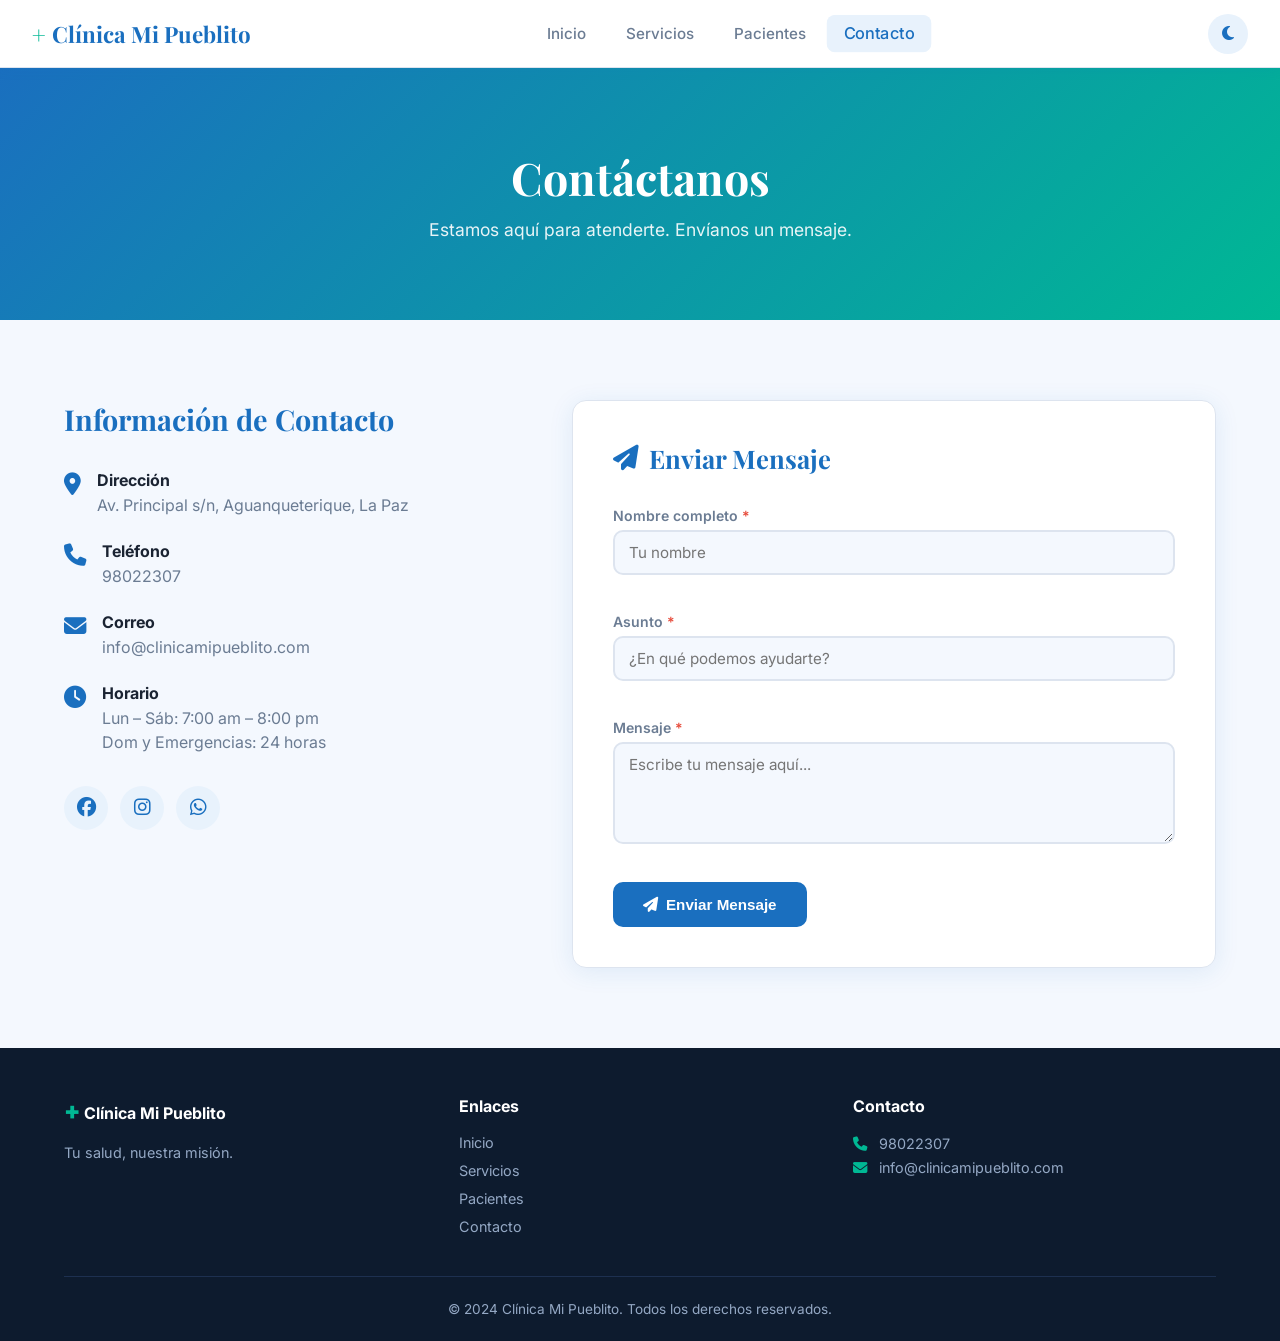
==== commit 75009993: "Fix: cache busting logo v=2" ====
--- a/contactos.html
+++ b/contactos.html
@@ -9,7 +9,7 @@
   <link rel="stylesheet" href="https://cdnjs.cloudflare.com/ajax/libs/font-awesome/6.5.0/css/all.min.css"/>
 </head>
 <body>
-  <div id="loader"><div class="loader-inner"><img src="IMAGENES/LOGO.png" alt="Clínica Mi Pueblito" class="loader-logo" /><p>Clínica Mi Pueblito</p></div></div>
+  <div id="loader"><div class="loader-inner"><img src="IMAGENES/LOGO.png?v=2" alt="Clínica Mi Pueblito" class="loader-logo" /><p>Clínica Mi Pueblito</p></div></div>
   <button id="btnTop"><i class="fas fa-arrow-up"></i></button>
 
   <nav class="navbar">
